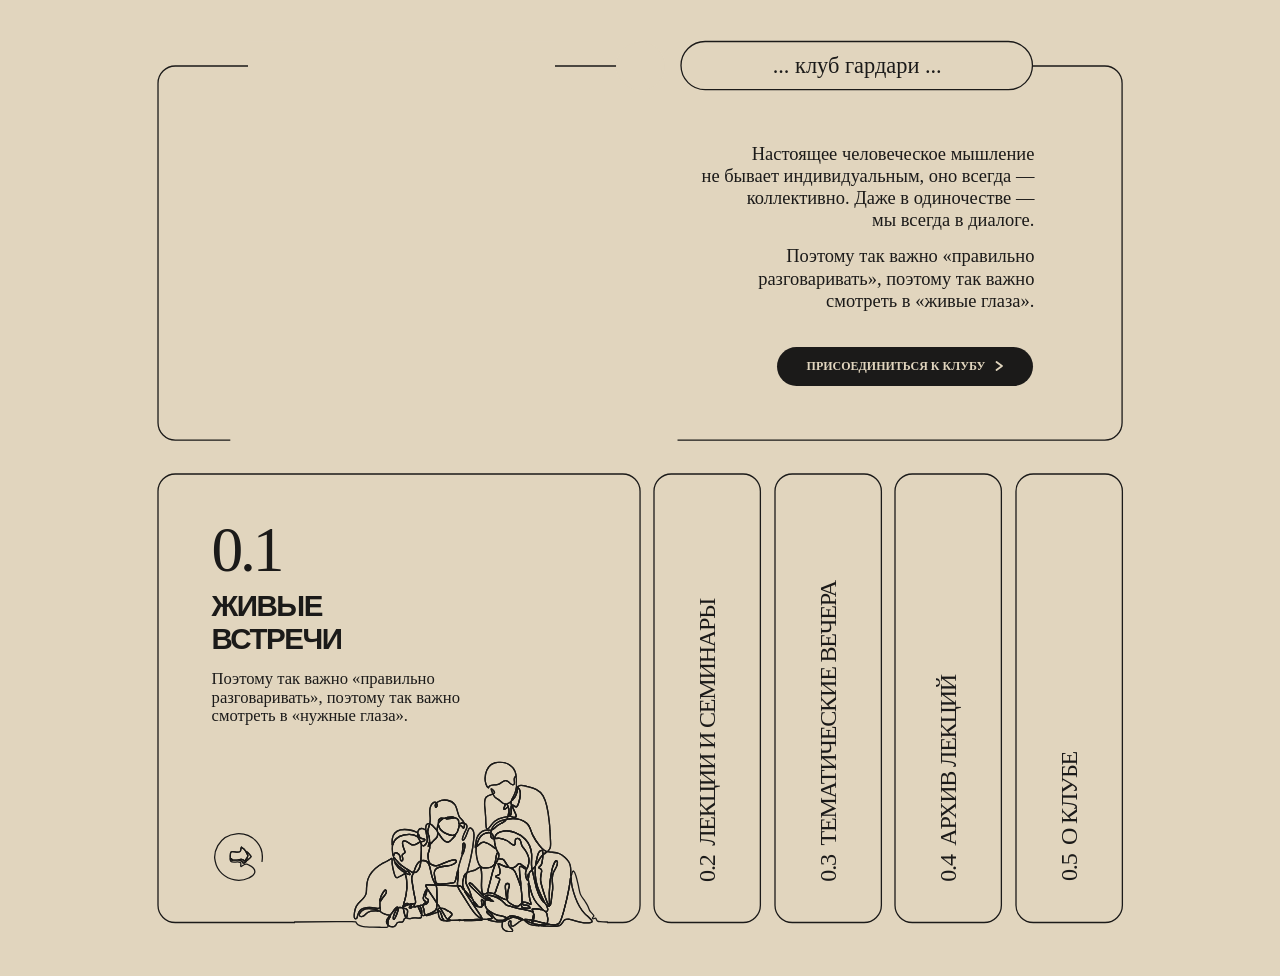
==== site/index.html @ 62a296ab "export: публикуем временный просмотр сайта Клуба Гардари" ====
<!doctype html>
<html lang="ru">
<head>
  <meta charset="utf-8">
  <meta name="viewport" content="width=device-width, initial-scale=1">
  <meta name="robots" content="noindex,nofollow">
  <title>Клуб Гардари</title>
  <link rel="stylesheet" href="assets/base.css?v=20261123-contacts">
  <link rel="stylesheet" href="assets/cards.css?v=20261123-contacts">
  <script defer src="assets/shared.js"></script>
  <script defer src="assets/cards.js?v=20261123-contacts"></script>
</head>
<body data-page="home">
  <main class="shell home-page">
    <section class="hero" aria-labelledby="club-title">
      <svg class="stroke-outline hero-outline--desktop" viewBox="0 0 2902.365 1126.082" aria-hidden="true" focusable="false">
        <path vector-effect="non-scaling-stroke" d="M217.64 1126.082 H52 A52 52 0 0 1 0 1074.082 V52 A52 52 0 0 1 52 0 H272 M1194 0 H1380 M2634 0 H2850.365 A52 52 0 0 1 2902.365 52 V1074.082 A52 52 0 0 1 2850.365 1126.082 H1563.99"/>
      </svg>
      <svg class="stroke-outline hero-outline--mobile" aria-hidden="true" focusable="false"><rect width="100%" height="100%"/></svg>
      <nav class="hero-nav" aria-label="Меню Клуба">
        <a class="icon-link" href="events/index.html" aria-label="План мероприятий" title="План мероприятий"><img data-club-art src="assets/art/nav-plan.svg" alt=""></a>
        <a class="icon-link" href="about/index.html#contacts" aria-label="Адреса и контакты" title="Адреса и контакты"><img data-club-art src="assets/art/nav-location.svg" alt=""></a>
        <a class="icon-link" href="mailto:club@gardari.art" aria-label="Написать в Клуб" title="Написать в Клуб"><img data-club-art src="assets/art/nav-email.svg" alt=""></a>
        <a class="icon-link" href="https://t.me/gardariart" aria-label="Телеграм-канал Дениса Гардари" title="Телеграм-канал Дениса Гардари"><img data-club-art src="assets/art/nav-telegram.svg" alt=""></a>
        <a class="icon-link" href="about/index.html#join" aria-label="Варианты участия" title="Варианты участия"><img data-club-art src="assets/art/nav-join.svg" alt=""></a>
      </nav>
      <div class="hero-brand">
        <img data-club-art class="club-cup" src="assets/art/cup-solid.svg" alt="">
        <h1 class="nameplate" id="club-title">... клуб гардари ...<svg class="stroke-outline" aria-hidden="true" focusable="false"><rect width="100%" height="100%"/></svg></h1>
      </div>
      <div class="hero-copy">
        <p>Настоящее человеческое мышление<br> не бывает индивидуальным, оно всегда —<br> коллективно. Даже в одиночестве —<br> мы всегда в диалоге.</p>
        <p>Поэтому так важно «правильно<br> разговаривать», поэтому так важно<br> смотреть в «живые глаза».</p>
      </div>
      <a class="pill-action join-action" href="about/index.html#join"><span class="pill-label">Присоединиться к клубу<span class="pill-mark" aria-hidden="true"></span></span></a>
      <img data-club-art class="hero-scene" src="assets/art/hero.svg" alt="">
    </section>
    <section data-deck="home" aria-label="Разделы Клуба"></section>
  </main>
</body>
</html>
---- site/assets/base.css ----
@font-face {
  font-family: "Club Mono";
  src: url("fonts/JetBrainsMono-latin-400-500.woff2") format("woff2");
  font-weight: 400 500;
  font-display: swap;
}
:root {
  color-scheme: light;
  --paper: #e1d5be;
  --ink: #1b1a19;
  /* 0.7 pt at 400 dpi, scaled from the 2902.365 px Affinity field. */
  --line: max(.7px, calc(100cqw * 3.8888889 / 2902.365));
  --panel-radius: calc(100cqw * 52 / 2902.365);
  --serif: "American Typewriter", "AmericanTypewriter", Georgia, serif;
  --sans: "Arial Black", "Arial-Black", Arial, sans-serif;
  --mono: "Club Mono", "JetBrains Mono", monospace;
}
* { box-sizing: border-box }
html { background: var(--paper); text-size-adjust: 100%; -webkit-text-size-adjust: 100% }
body { margin: 0; color: var(--ink); font-family: var(--serif); }
h1, h2, h3, p { margin: 0 }
a { color: inherit }
button { color: inherit; font: inherit; cursor: pointer }
img { display: block; max-width: 100% }
:focus-visible { outline: 2px solid currentColor; outline-offset: 3px; }
[hidden] { display: none !important }
.shell {
  --field-width: min(964.1025px, calc(100% - 48px));
  --nameplate-height: 5cqw;
  width: var(--field-width);
  margin: 0 auto;
  padding-bottom: clamp(30px, 6vh, 70px);
  container-type: inline-size;
}
.home-page {
  /* 4.3% above the icon row, plus half of the 5%-wide icons. */
  padding-top: calc(var(--field-width) * .068);
}
.inner-page { padding-top: clamp(28px, 5.8vh, 68px) }

.hero {
  position: relative;
  aspect-ratio: 2902.365 / 1126.082;
  border-radius: var(--panel-radius);
}
.stroke-outline {
  position: absolute; inset: 0; width: 100%; height: 100%;
  overflow: visible; pointer-events: none;
  fill: none; stroke: var(--ink); stroke-width: var(--line);
}
.stroke-outline rect { rx: var(--panel-radius) }
.hero-outline--mobile { display: none }
.hero-nav, .hero-brand {
  position: absolute;
  display: flex;
  align-items: center;
  background: var(--paper);
  top: 0;
  transform: translateY(-50%);
}
.hero-nav { left: 9.34%; gap: 1.72cqw }
.icon-link { display: block; text-decoration: none; border-radius: 50%; flex-shrink: 0; }
.icon-link img, .club-cup { width: 5cqw; height: 5cqw }
.icon-link img { transition: transform .16s ease }
@media (hover:hover) { .icon-link:hover img { transform: translateY(-2px) } }
.hero-brand { left: 47.5%; right: 9.25%; gap: 1.72cqw; background: transparent }
.hero-brand .club-cup { background: var(--paper); border-radius: 50%; width: 5.08cqw; height: 5.08cqw }
.nameplate {
  position: relative;
  display: block;
  align-content: center;
  text-align: center;
  flex: 1; min-width: 0;
  min-height: var(--nameplate-height);
  margin: 0;
  padding: 0 1em;
  background: var(--paper);
  border-radius: 100vmax;
  font: 400 2.32cqw/1.08 var(--serif);
}
.nameplate .stroke-outline rect { rx: calc(var(--nameplate-height) / 2) }
.hero-brand .nameplate { padding-inline: 0 }
.nameplate strong { font-weight: 600 }
[data-event] .nameplate { font-size: clamp(13px, 1.83cqw, 19px); line-height: 1.12; padding-block: .25em }
.hero-copy {
  position: absolute;
  right: 9.1%; top: 20.6%;
  text-align: right;
  font-size: 1.917cqw;
  line-height: 1.2;
}
.hero-copy p + p { margin-top: 1.47cqw }
.hero-scene {
  pointer-events: none;
  position: absolute; z-index: 1;
  width: calc(100% * 1350.353 / 2902.365); left: 7.43%; top: 49.235%;
}
.pill-action {
  --pill-height: 4.05cqw;
  --pill-size: 1.245cqw;
  --pill-gap: .88em;
  width: 26.52cqw; max-width: 100%; min-height: var(--pill-height);
  display: inline-flex; align-items: center; justify-content: center;
  border: 0; border-radius: 100vmax; padding: .4em .8em;
  color: var(--paper); background: var(--ink);
  text-align: center; text-transform: uppercase; text-decoration: none;
  font: 600 var(--pill-size)/1 var(--serif);
}
.pill-label { white-space: nowrap }
.pill-mark {
  display: inline-block;
  width: .8333em; height: 1em;
  margin-inline-start: var(--pill-gap);
  /* The midpoint follows the actual cap height above the label's baseline. */
  vertical-align: -.14em;
  vertical-align: calc((1cap - 1em) / 2);
  background: currentColor;
  mask: url("art/pill-chevron.svg") center / contain no-repeat;
}
.pill-action:focus-visible { outline-color: var(--ink) }
.pill-action:disabled { opacity: .6; cursor: default }
.join-action { display: flex; --pill-gap: .72em }
.hero .join-action { position: absolute; right: 9.23%; top: 75.14% }
.home-page [data-deck] { margin-top: 3.54cqw }
.inner-page [data-deck] { margin-top: 4.58cqw }
[data-inner-header] { display: flex; gap: 1.68cqw; align-items: center; }
.inner-nav { display: flex; align-items: center; gap: 1.71cqw }
@media (max-width: 718px) {
  .shell { --field-width: calc(100% - 28px); --nameplate-height: 40px; --panel-radius: 18px; --line: .7px }
  .home-page { padding-top: 36px }
  .inner-page { padding-top: 24px }
  .hero {
    display: flex; align-items: flex-end; flex-direction: column;
    aspect-ratio: auto;
    margin-top: 22px; padding: 35px 18px 0;
  }
  .hero-nav {
    position: static; order: 1; transform: none; align-self: flex-start;
    width: max-content; gap: clamp(10px,3.25vw,20px); background: transparent;
  }
  .icon-link img, .club-cup, .hero-brand .club-cup { width: 40px; height: 40px }
  .hero-brand { left: 5%; right: 5%; gap: 10px }
  .nameplate { font-size: clamp(17px, 4.5vw, 24px) }
  .hero-copy { position: static; order: 2; font-size: clamp(17px, 3vw, 20px); line-height: 1.23; margin-top: 24px; max-width: 95%; }
  .hero-copy br { display: none }
  .hero-copy p + p { margin-top: .75em }
  .pill-action { width: min(100%, 290px); --pill-height: 40px; --pill-size: 13px }
  .join-action { --pill-gap: .92em }
  .hero .join-action { position: static; order: 3; margin-top: 21px }
  .hero-outline--desktop { display: none }
  .hero-outline--mobile { display: block }
  .hero-scene { position: relative; order: 4; align-self: flex-start; width: 92%; left: 0; top: auto; margin-top: 18px; margin-bottom: -2.3% }
  .hero::after { position: absolute; content: ""; bottom: calc(0px - var(--line)); height: calc(2 * var(--line)); background: var(--paper); left: 18px; width: calc((100% - 36px) * .92); pointer-events: none }
  .home-page [data-deck] { margin-top: 21px }
  .inner-page [data-deck] { margin-top: 28px }
  [data-inner-header] { display: grid; grid-template-columns: 1fr auto; gap: 14px 9px }
  .inner-nav { gap: clamp(9px, 3.5vw, 21px) }
  [data-inner-header] .nameplate { grid-column: 1/-1; grid-row: 2; font-size: clamp(15px,4.15vw,21px) }
  [data-inner-header] .club-cup { grid-row: 1; grid-column: 2 }
}
@media (prefers-reduced-motion: reduce) { .icon-link img { transition: none } }
---- site/assets/cards.css ----
/* All desktop dimensions refer to the 2902-unit inner field of «Клуб Гардари». */
.club-deck {
  --gap: 1.465cqw;
  --open-width: 50cqw;
  --card-height: 46.52cqw;
  --copy-left: 5.56cqw;
  --arrow-size: 5cqw;
  --arrow-left: 5.86cqw;
  --arrow-bottom: 4.23cqw;
  display: flex;
  gap: var(--gap);
  position: relative;
  isolation: isolate;
}

.deck-card {
  position: relative;
  flex: 0 0 calc((100% - var(--open-width) - 4 * var(--gap)) / 4);
  height: var(--card-height);
  min-width: 0;
  border-radius: var(--panel-radius);
  scroll-margin-block-start: 24px;
  transition: flex-basis 400ms cubic-bezier(.22,.68,.24,1);
}
.deck-card.is-open { flex-basis: var(--open-width); z-index: 1; }
/* Frame-relative placement; SVG bounds include two units of stroke padding. */
.deck-card[data-card="meetings"] { --art-left: 28.195%; --art-width: 65.108%; --baseline-drop: 6.120%; --cut-from: 0.212%; --cut-to: 0.212%; }
.deck-card[data-card="lectures"] { --art-left: 28.161%; --art-width: 64.647%; --baseline-drop: 0.450%; --cut-from: 0.213%; --cut-to: 0.213%; }
.deck-card[data-card="evenings"] { --art-left: 40.282%; --art-width: 54.243%; --baseline-drop: 2.820%; --cut-from: 0.254%; --cut-to: 0.254%; }
.deck-card[data-card="archive"] { --art-left: 38.740%; --art-width: 52.457%; --baseline-drop: 0.646%; --cut-from: 0.263%; --cut-to: 0.263%; }
.deck-card[data-card="about"] { --art-left: 47.599%; --art-width: 39.901%; --baseline-drop: 0.731%; --cut-from: 0.346%; --cut-to: 7.781%; }
.deck-card[data-card="idea"] { --art-left: 32.906%; --art-width: 60.413%; --baseline-drop: 6.120%; --cut-from: 0.212%; --cut-to: 0.212%; }
.deck-card[data-card="join"] { --art-left: 52.897%; --art-width: 39.901%; --baseline-drop: 0.731%; --cut-from: 0.346%; --cut-to: 7.781%; }
.deck-card[data-card="contacts"] { --art-left: 52.065%; --art-width: 39.573%; --baseline-drop: 0.889%; --cut-from: 0.349%; --cut-to: 0.349%; }
.deck-card[data-card="events"] { --art-left: 50.521%; --art-width: 39.706%; --baseline-drop: 12.760%; --cut-from: 0.347%; --cut-to: 0.347%; }
.deck-card[data-card="denis"] { --art-left: 57.630%; --art-width: 32.678%; --baseline-drop: 1.013%; --cut-from: 3.828%; --cut-to: 0.422%; }

.deck-select,
.deck-action {
  appearance: none;
  border: 0;
  padding: 0;
  margin: 0;
  color: inherit;
  background: none;
  cursor: pointer;
}
.deck-select {
  position: absolute;
  inset: 0;
  width: 100%;
  height: 100%;
  border-radius: inherit;
}
.deck-select[hidden] { display: none; }
.deck-select span {
  position: absolute;
  left: 50%;
  bottom: var(--arrow-bottom);
  display: block;
  writing-mode: vertical-rl;
  transform: translateX(-50%) rotate(180deg);
  font: 400 2.497cqw/1 var(--serif);
  letter-spacing: -.05em;
  text-transform: uppercase;
  white-space: pre;
}
.deck-content {
  position: absolute;
  left: 0;
  top: 0;
  width: var(--open-width);
  height: 100%;
  display: none;
  pointer-events: none;
}
.is-open .deck-content {
  display: block;
  pointer-events: auto;
}
.deck-artwork {
  position: absolute;
  left: var(--art-left);
  width: var(--art-width);
  bottom: 0;
  height: 0;
  pointer-events: none;
}
.deck-artwork::before {
  content: '';
  position: absolute;
  left: var(--cut-from);
  right: var(--cut-to);
  top: calc(-1.5 * var(--line));
  height: calc(3 * var(--line));
  background: var(--paper);
}
.deck-art {
  position: absolute;
  bottom: 0;
  width: 100%;
  height: auto;
  transform: translateY(var(--baseline-drop));
}
.deck-number, .deck-title, .deck-intro {
  position: absolute;
  left: var(--copy-left);
  margin: 0;
  padding: 0;
  color: var(--ink);
}
.deck-number {
  top: 4.68cqw;
  font: 400 6.577cqw/1 var(--serif);
  letter-spacing: -.05em;
}
.deck-title {
  top: 12.1cqw;
  font: 900 3.063cqw/1.11 var(--sans);
  letter-spacing: -.05em;
  text-transform: uppercase;
  white-space: pre;
}
.deck-intro {
  top: 20.38cqw;
  font: 400 1.723cqw/1.12 var(--serif);
  letter-spacing: 0;
  white-space: nowrap;
}
.deck-intro p + p { margin-top: .45em; }
[data-card="about"] .deck-intro { top: 17.25cqw; }
[data-deck="about"] .club-deck { --copy-left: 5.86cqw; }
[data-deck="about"] .deck-title { top: 11.74cqw; }
[data-deck="about"] .deck-intro { top: 20.25cqw; }
.deck-action {
  position: absolute;
  left: var(--arrow-left);
  bottom: var(--arrow-bottom);
  width: var(--arrow-size);
  height: var(--arrow-size);
  border-radius: 50%;
}
.deck-action-icon { display: block; width: 100%; height: 100%; }
[data-deck="about"] .deck-action {
  inset: 0;
  width: 100%;
  height: 100%;
  border-radius: var(--panel-radius);
}
[data-deck="about"] .deck-action-icon {
  position: absolute;
  left: var(--arrow-left);
  bottom: var(--arrow-bottom);
  width: var(--arrow-size);
  height: var(--arrow-size);
}
.deck-detail {
  margin: 4.25cqw 3.75cqw 0 5.86cqw;
  font: 400 1.723cqw/1.124 var(--serif);
}
.deck-detail h3 {
  margin-block-end: 1.22cqw;
  font: 900 2.488cqw/1.11 var(--sans);
  letter-spacing: -.05em;
}
.deck-detail p + p { margin-top: 1.42cqw; }
.deck-detail p + h3 { margin-top: 2.32cqw; }
.deck-detail .join-action { margin-top: 2.68cqw; }
.contact-section h3 { text-transform: uppercase; }
.contact-section + .contact-section { margin-top: 4.35cqw; }
.contact-map { margin-top: 2.68cqw; }
.club-resources { margin: 0; }
.club-resources dt, .contact-section strong { font-weight: 600; }
.club-resources dd { margin: 1.35cqw 0 0; }
.club-resources > div + div { margin-top: 2.6cqw; }
.deck-detail:has(.denis-bio) { margin: 1.51cqw 0 0; }
.denis-bio {
  display: grid;
  grid-template-columns: 37.52cqw 1fr;
  align-items: start;
}
.denis-portrait {
  position: relative;
  width: 36.37cqw;
  margin: 0 0 0 -4.47cqw;
}
.denis-portrait img { width: 100%; height: auto; transform: scaleX(-1); }
.denis-portrait::after {
  position: absolute;
  top: 50.90%;
  left: 9.42%;
  width: 19.13%;
  height: 22.39%;
  background: var(--paper);
  content: '';
}
.denis-copy { width: 64.2cqw; padding-top: 7.95cqw; }

@media (max-width: 718px) {
  .club-deck {
    --gap: 8px;
    --open-width: calc(100cqw - 56px);
    --card-height: max(390px, calc(var(--open-width) * .931));
    --copy-left: clamp(18px, 5cqw, 35px);
    --arrow-left: var(--copy-left);
    --arrow-bottom: 27px;
    --arrow-size: 44px;
    overflow-x: auto;
    overscroll-behavior-inline: contain;
    padding: 2px var(--line) 12px;
    scrollbar-width: thin;
    scrollbar-color: var(--ink) transparent;
  }
  [data-deck="about"] .club-deck { --copy-left: clamp(18px, 5cqw, 35px); }
  .deck-card, .deck-card.is-open { flex: none; width: 46px; transition: none; }
  .deck-card.is-open { width: var(--open-width); }
  .deck-content { width: 100%; }
  .deck-intro br { display: none; }
  .deck-select span { font-size: clamp(15px, 3.35cqw, 19px); }
  .deck-number { top: 18px; font-size: clamp(48px, 10.8cqw, 68px); }
  .deck-title, [data-deck="about"] .deck-title {
    top: clamp(80px, 16.5cqw, 102px);
    font-size: clamp(22px, 5.35cqw, 32px);
    line-height: 1.02;
  }
  .deck-intro, [data-deck="about"] .deck-intro, [data-card="about"] .deck-intro {
    top: clamp(138px, 29cqw, 178px);
    right: var(--copy-left);
    font-size: clamp(14px, 3.4cqw, 17px);
    line-height: 1.18;
    white-space: normal;
    text-wrap: pretty;
  }
  [data-deck="about"] .deck-card:is([data-card="idea"], [data-card="join"]) { height: max(var(--card-height), 445px); }
  [data-deck="about"] .club-deck { --card-height: max(445px, calc(var(--open-width) * .931)); }
  [data-card="idea"] .deck-artwork { --art-width: 53%; --art-left: 41%; }
  .deck-card:focus-within { outline-offset: -3px; }
  .deck-select:focus-visible, .deck-action:focus-visible { outline-offset: -3px; }
  .deck-detail { margin: 20px var(--copy-left, 6cqw) 0; font-size: 16px; line-height: 1.32; }
  .deck-detail br { display: none; }
  .deck-detail h3 { font-size: 22px; margin-block-end: 12px; }
  .deck-detail p + p { margin-top: 12px; }
  .deck-detail p + h3 { margin-top: 20px; }
  .deck-detail .join-action { margin-top: 20px; }
  .contact-section + .contact-section { margin-top: 30px; }
  .contact-map { margin-top: 20px; }
  .club-resources dd { margin-top: 12px; }
  .club-resources > div + div { margin-top: 22px; }
  .deck-detail:has(.denis-bio) { margin: 20px 6cqw 0; }
  .denis-bio { grid-template-columns: 1fr; }
  .denis-portrait { width: min(100%, 320px); margin: 0 auto; }
  .denis-copy { width: auto; padding: 0; }
}
@media (prefers-reduced-motion: reduce) {
  .deck-card { transition: none; }
}
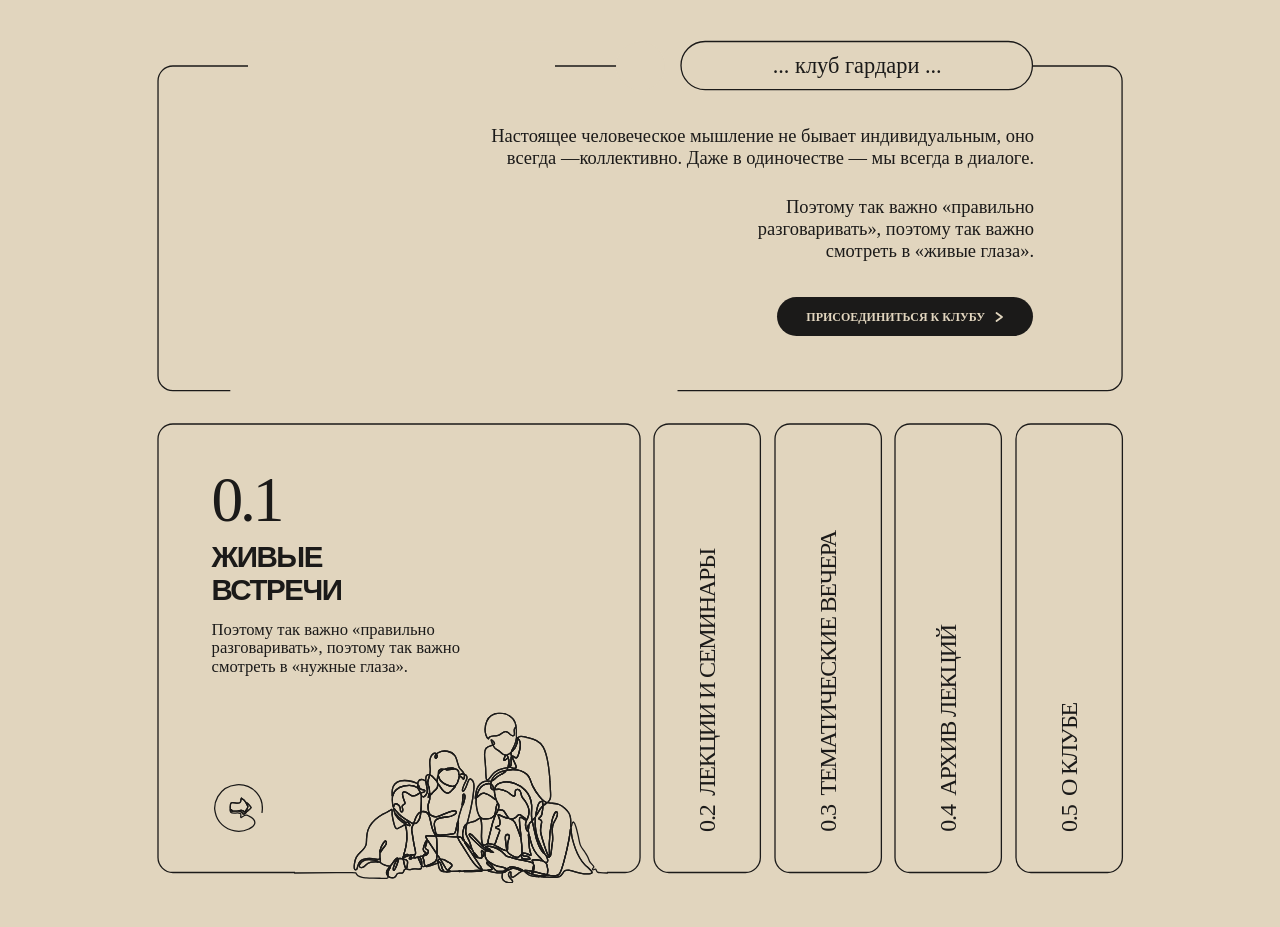
==== commit f282ab7d: "export: обновляем временный показ Клуба с фотослайдером" ====
--- a/site/index.html
+++ b/site/index.html
@@ -5,16 +5,16 @@
   <meta name="viewport" content="width=device-width, initial-scale=1">
   <meta name="robots" content="noindex,nofollow">
   <title>Клуб Гардари</title>
-  <link rel="stylesheet" href="assets/base.css?v=20261123-contacts">
-  <link rel="stylesheet" href="assets/cards.css?v=20261123-contacts">
+  <link rel="stylesheet" href="assets/base.css?v=20261123-space">
+  <link rel="stylesheet" href="assets/cards.css?v=20261123-space">
   <script defer src="assets/shared.js"></script>
-  <script defer src="assets/cards.js?v=20261123-contacts"></script>
+  <script defer src="assets/cards.js?v=20261123-space"></script>
 </head>
 <body data-page="home">
   <main class="shell home-page">
     <section class="hero" aria-labelledby="club-title">
-      <svg class="stroke-outline hero-outline--desktop" viewBox="0 0 2902.365 1126.082" aria-hidden="true" focusable="false">
-        <path vector-effect="non-scaling-stroke" d="M217.64 1126.082 H52 A52 52 0 0 1 0 1074.082 V52 A52 52 0 0 1 52 0 H272 M1194 0 H1380 M2634 0 H2850.365 A52 52 0 0 1 2902.365 52 V1074.082 A52 52 0 0 1 2850.365 1126.082 H1563.99"/>
+      <svg class="stroke-outline hero-outline--desktop" viewBox="0 0 2902.365 977.082" aria-hidden="true" focusable="false">
+        <path vector-effect="non-scaling-stroke" d="M217.64 977.082 H44.907 A44.907 44.907 0 0 1 0 932.175 V44.907 A44.907 44.907 0 0 1 44.907 0 H272 M1194 0 H1380 M2634 0 H2857.458 A44.907 44.907 0 0 1 2902.365 44.907 V932.175 A44.907 44.907 0 0 1 2857.458 977.082 H1563.99"/>
       </svg>
       <svg class="stroke-outline hero-outline--mobile" aria-hidden="true" focusable="false"><rect width="100%" height="100%"/></svg>
       <nav class="hero-nav" aria-label="Меню Клуба">
@@ -29,7 +29,7 @@
         <h1 class="nameplate" id="club-title">... клуб гардари ...<svg class="stroke-outline" aria-hidden="true" focusable="false"><rect width="100%" height="100%"/></svg></h1>
       </div>
       <div class="hero-copy">
-        <p>Настоящее человеческое мышление<br> не бывает индивидуальным, оно всегда —<br> коллективно. Даже в одиночестве —<br> мы всегда в диалоге.</p>
+        <p>Настоящее человеческое мышление не бывает индивидуальным, оно<br> всегда —коллективно. Даже в одиночестве — мы всегда в диалоге.</p>
         <p>Поэтому так важно «правильно<br> разговаривать», поэтому так важно<br> смотреть в «живые глаза».</p>
       </div>
       <a class="pill-action join-action" href="about/index.html#join"><span class="pill-label">Присоединиться к клубу<span class="pill-mark" aria-hidden="true"></span></span></a>
--- a/site/assets/base.css
+++ b/site/assets/base.css
@@ -10,7 +10,7 @@
   --ink: #1b1a19;
   /* 0.7 pt at 400 dpi, scaled from the 2902.365 px Affinity field. */
   --line: max(.7px, calc(100cqw * 3.8888889 / 2902.365));
-  --panel-radius: calc(100cqw * 52 / 2902.365);
+  --panel-radius: calc(100cqw * 44.907 / 2902.365);
   --serif: "American Typewriter", "AmericanTypewriter", Georgia, serif;
   --sans: "Arial Black", "Arial-Black", Arial, sans-serif;
   --mono: "Club Mono", "JetBrains Mono", monospace;
@@ -40,7 +40,7 @@
 
 .hero {
   position: relative;
-  aspect-ratio: 2902.365 / 1126.082;
+  aspect-ratio: 2902.365 / 977.082;
   border-radius: var(--panel-radius);
 }
 .stroke-outline {
@@ -84,16 +84,16 @@
 [data-event] .nameplate { font-size: clamp(13px, 1.83cqw, 19px); line-height: 1.12; padding-block: .25em }
 .hero-copy {
   position: absolute;
-  right: 9.1%; top: 20.6%;
+  right: 9.137%; top: 18.203%;
   text-align: right;
   font-size: 1.917cqw;
   line-height: 1.2;
 }
-.hero-copy p + p { margin-top: 1.47cqw }
+.hero-copy p + p { margin-top: 2.758cqw }
 .hero-scene {
   pointer-events: none;
   position: absolute; z-index: 1;
-  width: calc(100% * 1350.353 / 2902.365); left: 7.43%; top: 49.235%;
+  width: calc(100% * 1350.353 / 2902.365); left: 7.4299%; bottom: -1.1637cqw;
 }
 .pill-action {
   --pill-height: 4.05cqw;
@@ -120,7 +120,7 @@
 .pill-action:focus-visible { outline-color: var(--ink) }
 .pill-action:disabled { opacity: .6; cursor: default }
 .join-action { display: flex; --pill-gap: .72em }
-.hero .join-action { position: absolute; right: 9.23%; top: 75.14% }
+.hero .join-action { position: absolute; right: 9.2596%; top: 71.3547% }
 .home-page [data-deck] { margin-top: 3.54cqw }
 .inner-page [data-deck] { margin-top: 4.58cqw }
 [data-inner-header] { display: flex; gap: 1.68cqw; align-items: center; }
@@ -149,7 +149,7 @@
   .hero .join-action { position: static; order: 3; margin-top: 21px }
   .hero-outline--desktop { display: none }
   .hero-outline--mobile { display: block }
-  .hero-scene { position: relative; order: 4; align-self: flex-start; width: 92%; left: 0; top: auto; margin-top: 18px; margin-bottom: -2.3% }
+  .hero-scene { position: relative; order: 4; align-self: flex-start; width: 92%; left: 0; bottom: auto; margin-top: 18px; margin-bottom: -2.3% }
   .hero::after { position: absolute; content: ""; bottom: calc(0px - var(--line)); height: calc(2 * var(--line)); background: var(--paper); left: 18px; width: calc((100% - 36px) * .92); pointer-events: none }
   .home-page [data-deck] { margin-top: 21px }
   .inner-page [data-deck] { margin-top: 28px }
--- a/site/assets/cards.css
+++ b/site/assets/cards.css
@@ -2,6 +2,7 @@
 .club-deck {
   --gap: 1.465cqw;
   --open-width: 50cqw;
+  --closed-cards: 4;
   --card-height: 46.52cqw;
   --copy-left: 5.56cqw;
   --arrow-size: 5cqw;
@@ -15,7 +16,7 @@
 
 .deck-card {
   position: relative;
-  flex: 0 0 calc((100% - var(--open-width) - 4 * var(--gap)) / 4);
+  flex: 0 0 calc((100% - var(--open-width) - var(--closed-cards) * var(--gap)) / var(--closed-cards));
   height: var(--card-height);
   min-width: 0;
   border-radius: var(--panel-radius);
@@ -69,7 +70,7 @@
   position: absolute;
   left: 0;
   top: 0;
-  width: var(--open-width);
+  width: 100%;
   height: 100%;
   display: none;
   pointer-events: none;
@@ -129,33 +130,28 @@
 }
 .deck-intro p + p { margin-top: .45em; }
 [data-card="about"] .deck-intro { top: 17.25cqw; }
-[data-deck="about"] .club-deck { --copy-left: 5.86cqw; }
+[data-deck="about"] > .club-deck { --copy-left: 5.86cqw; }
 [data-deck="about"] .deck-title { top: 11.74cqw; }
 [data-deck="about"] .deck-intro { top: 20.25cqw; }
 .deck-action {
+  position: absolute;
+  inset: 0;
+  width: 100%;
+  height: 100%;
+  border-radius: var(--panel-radius);
+}
+.deck-action-icon {
+  display: block;
   position: absolute;
   left: var(--arrow-left);
   bottom: var(--arrow-bottom);
   width: var(--arrow-size);
   height: var(--arrow-size);
-  border-radius: 50%;
-}
-.deck-action-icon { display: block; width: 100%; height: 100%; }
-[data-deck="about"] .deck-action {
-  inset: 0;
-  width: 100%;
-  height: 100%;
-  border-radius: var(--panel-radius);
-}
-[data-deck="about"] .deck-action-icon {
-  position: absolute;
-  left: var(--arrow-left);
-  bottom: var(--arrow-bottom);
-  width: var(--arrow-size);
-  height: var(--arrow-size);
 }
 .deck-detail {
-  margin: 4.25cqw 3.75cqw 0 5.86cqw;
+  --detail-start: 5.86cqw;
+  --detail-end: 3.75cqw;
+  margin: 4.25cqw var(--detail-end) 0 var(--detail-start);
   font: 400 1.723cqw/1.124 var(--serif);
 }
 .deck-detail h3 {
@@ -166,6 +162,22 @@
 .deck-detail p + p { margin-top: 1.42cqw; }
 .deck-detail p + h3 { margin-top: 2.32cqw; }
 .deck-detail .join-action { margin-top: 2.68cqw; }
+.club-space { margin-top: 3.15cqw; scroll-margin-block-start: 24px; }
+.club-space h3 { margin-block-end: 2.65cqw; }
+.space-track {
+  margin-inline-start: calc(0px - var(--detail-start));
+  margin-inline-end: calc(0px - var(--detail-end));
+}
+.space-photo { border: 0; padding: 0; background: var(--paper); }
+.space-photo img {
+  width: 100%;
+  height: 100%;
+  object-fit: cover;
+  object-position: var(--photo-focus, center);
+  border-radius: inherit;
+}
+.space-photo .stroke-outline { z-index: 1; }
+.space-tones { position: absolute; }
 .contact-section h3 { text-transform: uppercase; }
 .contact-section + .contact-section { margin-top: 4.35cqw; }
 .contact-map { margin-top: 2.68cqw; }
@@ -211,10 +223,9 @@
     scrollbar-width: thin;
     scrollbar-color: var(--ink) transparent;
   }
-  [data-deck="about"] .club-deck { --copy-left: clamp(18px, 5cqw, 35px); }
+  [data-deck="about"] > .club-deck { --copy-left: clamp(18px, 5cqw, 35px); }
   .deck-card, .deck-card.is-open { flex: none; width: 46px; transition: none; }
   .deck-card.is-open { width: var(--open-width); }
-  .deck-content { width: 100%; }
   .deck-intro br { display: none; }
   .deck-select span { font-size: clamp(15px, 3.35cqw, 19px); }
   .deck-number { top: 18px; font-size: clamp(48px, 10.8cqw, 68px); }
@@ -232,16 +243,20 @@
     text-wrap: pretty;
   }
   [data-deck="about"] .deck-card:is([data-card="idea"], [data-card="join"]) { height: max(var(--card-height), 445px); }
-  [data-deck="about"] .club-deck { --card-height: max(445px, calc(var(--open-width) * .931)); }
+  [data-deck="about"] > .club-deck { --card-height: max(445px, calc(var(--open-width) * .931)); }
   [data-card="idea"] .deck-artwork { --art-width: 53%; --art-left: 41%; }
   .deck-card:focus-within { outline-offset: -3px; }
   .deck-select:focus-visible, .deck-action:focus-visible { outline-offset: -3px; }
-  .deck-detail { margin: 20px var(--copy-left, 6cqw) 0; font-size: 16px; line-height: 1.32; }
+  .deck-detail { --detail-start: 6cqw; --detail-end: 6cqw; margin: 20px var(--detail-end) 0 var(--detail-start); font-size: 16px; line-height: 1.32; }
   .deck-detail br { display: none; }
   .deck-detail h3 { font-size: 22px; margin-block-end: 12px; }
   .deck-detail p + p { margin-top: 12px; }
   .deck-detail p + h3 { margin-top: 20px; }
   .deck-detail .join-action { margin-top: 20px; }
+  .club-space { margin-top: 26px; }
+  .club-space h3 { margin-block-end: 18px; }
+  .space-track { --card-height: calc(var(--open-width) * .931); }
+  .space-photo:focus-visible { outline-offset: -4px; }
   .contact-section + .contact-section { margin-top: 30px; }
   .contact-map { margin-top: 20px; }
   .club-resources dd { margin-top: 12px; }
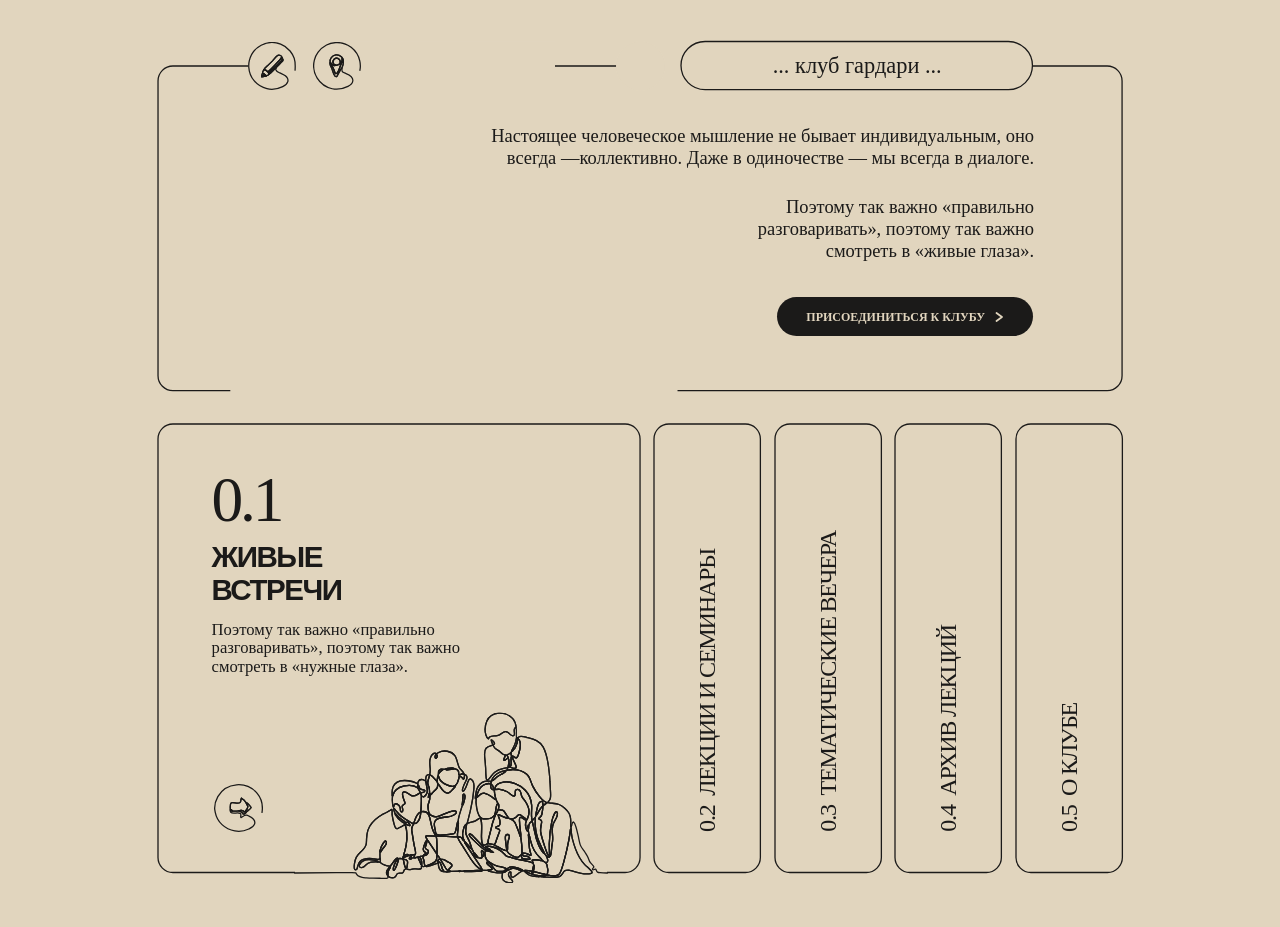
==== commit 90b96020: "export: выравниваем отступы во временном показе Клуба" ====
--- a/site/index.html
+++ b/site/index.html
@@ -5,7 +5,7 @@
   <meta name="viewport" content="width=device-width, initial-scale=1">
   <meta name="robots" content="noindex,nofollow">
   <title>Клуб Гардари</title>
-  <link rel="stylesheet" href="assets/base.css?v=20261123-space">
+  <link rel="stylesheet" href="assets/base.css?v=20261123-space-gap">
   <link rel="stylesheet" href="assets/cards.css?v=20261123-space">
   <script defer src="assets/shared.js"></script>
   <script defer src="assets/cards.js?v=20261123-space"></script>
--- a/site/assets/base.css
+++ b/site/assets/base.css
@@ -27,6 +27,7 @@
 .shell {
   --field-width: min(964.1025px, calc(100% - 48px));
   --nameplate-height: 5cqw;
+  --deck-spacing: 3.54cqw;
   width: var(--field-width);
   margin: 0 auto;
   padding-bottom: clamp(30px, 6vh, 70px);
@@ -121,12 +122,11 @@
 .pill-action:disabled { opacity: .6; cursor: default }
 .join-action { display: flex; --pill-gap: .72em }
 .hero .join-action { position: absolute; right: 9.2596%; top: 71.3547% }
-.home-page [data-deck] { margin-top: 3.54cqw }
-.inner-page [data-deck] { margin-top: 4.58cqw }
+.shell > [data-deck] { margin-top: var(--deck-spacing) }
 [data-inner-header] { display: flex; gap: 1.68cqw; align-items: center; }
 .inner-nav { display: flex; align-items: center; gap: 1.71cqw }
 @media (max-width: 718px) {
-  .shell { --field-width: calc(100% - 28px); --nameplate-height: 40px; --panel-radius: 18px; --line: .7px }
+  .shell { --field-width: calc(100% - 28px); --nameplate-height: 40px; --deck-spacing: 21px; --panel-radius: 18px; --line: .7px }
   .home-page { padding-top: 36px }
   .inner-page { padding-top: 24px }
   .hero {
@@ -151,8 +151,6 @@
   .hero-outline--mobile { display: block }
   .hero-scene { position: relative; order: 4; align-self: flex-start; width: 92%; left: 0; bottom: auto; margin-top: 18px; margin-bottom: -2.3% }
   .hero::after { position: absolute; content: ""; bottom: calc(0px - var(--line)); height: calc(2 * var(--line)); background: var(--paper); left: 18px; width: calc((100% - 36px) * .92); pointer-events: none }
-  .home-page [data-deck] { margin-top: 21px }
-  .inner-page [data-deck] { margin-top: 28px }
   [data-inner-header] { display: grid; grid-template-columns: 1fr auto; gap: 14px 9px }
   .inner-nav { gap: clamp(9px, 3.5vw, 21px) }
   [data-inner-header] .nameplate { grid-column: 1/-1; grid-row: 2; font-size: clamp(15px,4.15vw,21px) }
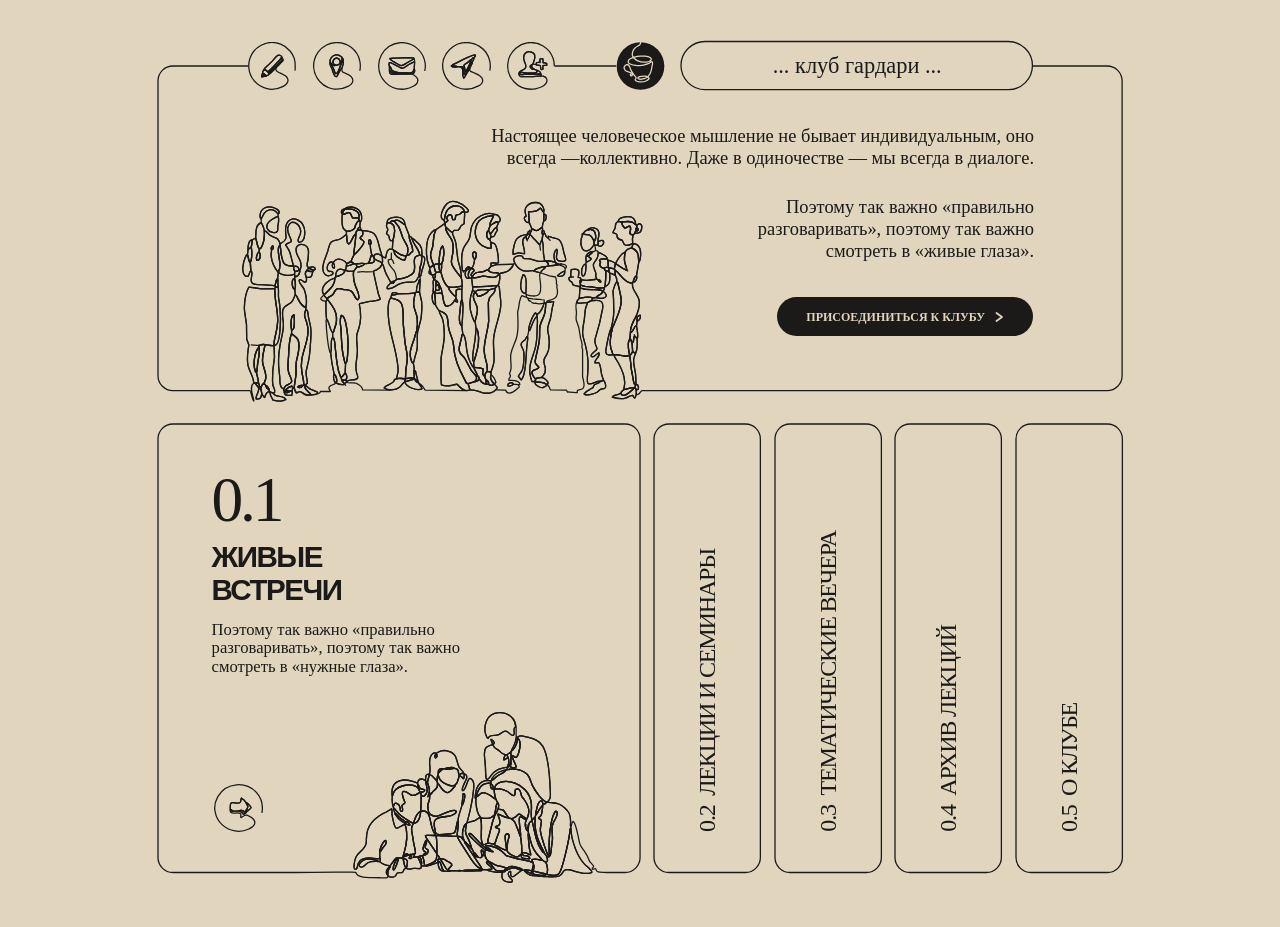
==== commit a8ca2a71: "export: обновляем временный сайт с едиными контурами рамок" ====
--- a/site/index.html
+++ b/site/index.html
@@ -5,10 +5,11 @@
   <meta name="viewport" content="width=device-width, initial-scale=1">
   <meta name="robots" content="noindex,nofollow">
   <title>Клуб Гардари</title>
-  <link rel="stylesheet" href="assets/base.css?v=20261123-space-gap">
-  <link rel="stylesheet" href="assets/cards.css?v=20261123-space">
+  <link rel="stylesheet" href="assets/base.css?v=20261123-frame-joins">
+  <link rel="stylesheet" href="assets/cards.css?v=20261123-frame-joins">
   <script defer src="assets/shared.js"></script>
-  <script defer src="assets/cards.js?v=20261123-space"></script>
+  <script defer src="assets/illustrated-frames.js?v=20261123-frame-joins"></script>
+  <script defer src="assets/cards.js?v=20261123-frame-joins"></script>
 </head>
 <body data-page="home">
   <main class="shell home-page">
@@ -16,7 +17,7 @@
       <svg class="stroke-outline hero-outline--desktop" viewBox="0 0 2902.365 977.082" aria-hidden="true" focusable="false">
         <path vector-effect="non-scaling-stroke" d="M217.64 977.082 H44.907 A44.907 44.907 0 0 1 0 932.175 V44.907 A44.907 44.907 0 0 1 44.907 0 H272 M1194 0 H1380 M2634 0 H2857.458 A44.907 44.907 0 0 1 2902.365 44.907 V932.175 A44.907 44.907 0 0 1 2857.458 977.082 H1563.99"/>
       </svg>
-      <svg class="stroke-outline hero-outline--mobile" aria-hidden="true" focusable="false"><rect width="100%" height="100%"/></svg>
+      <svg class="stroke-outline hero-outline--mobile" aria-hidden="true" focusable="false"><path/><rect width="100%" height="100%"/></svg>
       <nav class="hero-nav" aria-label="Меню Клуба">
         <a class="icon-link" href="events/index.html" aria-label="План мероприятий" title="План мероприятий"><img data-club-art src="assets/art/nav-plan.svg" alt=""></a>
         <a class="icon-link" href="about/index.html#contacts" aria-label="Адреса и контакты" title="Адреса и контакты"><img data-club-art src="assets/art/nav-location.svg" alt=""></a>
@@ -33,7 +34,7 @@
         <p>Поэтому так важно «правильно<br> разговаривать», поэтому так важно<br> смотреть в «живые глаза».</p>
       </div>
       <a class="pill-action join-action" href="about/index.html#join"><span class="pill-label">Присоединиться к клубу<span class="pill-mark" aria-hidden="true"></span></span></a>
-      <img data-club-art class="hero-scene" src="assets/art/hero.svg" alt="">
+      <img data-club-art class="hero-scene" src="assets/art/hero.svg?v=20261123-frame-joins" alt="">
     </section>
     <section data-deck="home" aria-label="Разделы Клуба"></section>
   </main>
--- a/site/assets/base.css
+++ b/site/assets/base.css
@@ -51,6 +51,10 @@
 }
 .stroke-outline rect { rx: var(--panel-radius) }
 .hero-outline--mobile { display: none }
+.hero.has-joined-frame .hero-scene { visibility: hidden; }
+.hero-outline--mobile.frame-joined rect { visibility: hidden; }
+.hero:has(.hero-scene.is-tracing) .joined-figure { visibility: hidden; }
+
 .hero-nav, .hero-brand {
   position: absolute;
   display: flex;
@@ -150,7 +154,7 @@
   .hero-outline--desktop { display: none }
   .hero-outline--mobile { display: block }
   .hero-scene { position: relative; order: 4; align-self: flex-start; width: 92%; left: 0; bottom: auto; margin-top: 18px; margin-bottom: -2.3% }
-  .hero::after { position: absolute; content: ""; bottom: calc(0px - var(--line)); height: calc(2 * var(--line)); background: var(--paper); left: 18px; width: calc((100% - 36px) * .92); pointer-events: none }
+  .hero:not(.has-joined-frame)::after { position: absolute; content: ""; bottom: calc(0px - var(--line)); height: calc(2 * var(--line)); background: var(--paper); left: 18px; width: calc((100% - 36px) * .92); pointer-events: none }
   [data-inner-header] { display: grid; grid-template-columns: 1fr auto; gap: 14px 9px }
   .inner-nav { gap: clamp(9px, 3.5vw, 21px) }
   [data-inner-header] .nameplate { grid-column: 1/-1; grid-row: 2; font-size: clamp(15px,4.15vw,21px) }
--- a/site/assets/cards.css
+++ b/site/assets/cards.css
@@ -24,6 +24,11 @@
   transition: flex-basis 400ms cubic-bezier(.22,.68,.24,1);
 }
 .deck-card.is-open { flex-basis: var(--open-width); z-index: 1; }
+.deck-card > .deck-frame-joined { display: none; }
+.deck-card.is-open > .deck-frame-joined { display: block; }
+.deck-card.is-open.has-joined-frame > .deck-frame-fallback,
+.deck-card.has-joined-frame .deck-artwork { visibility: hidden; }
+
 /* Frame-relative placement; SVG bounds include two units of stroke padding. */
 .deck-card[data-card="meetings"] { --art-left: 28.195%; --art-width: 65.108%; --baseline-drop: 6.120%; --cut-from: 0.212%; --cut-to: 0.212%; }
 .deck-card[data-card="lectures"] { --art-left: 28.161%; --art-width: 64.647%; --baseline-drop: 0.450%; --cut-from: 0.213%; --cut-to: 0.213%; }
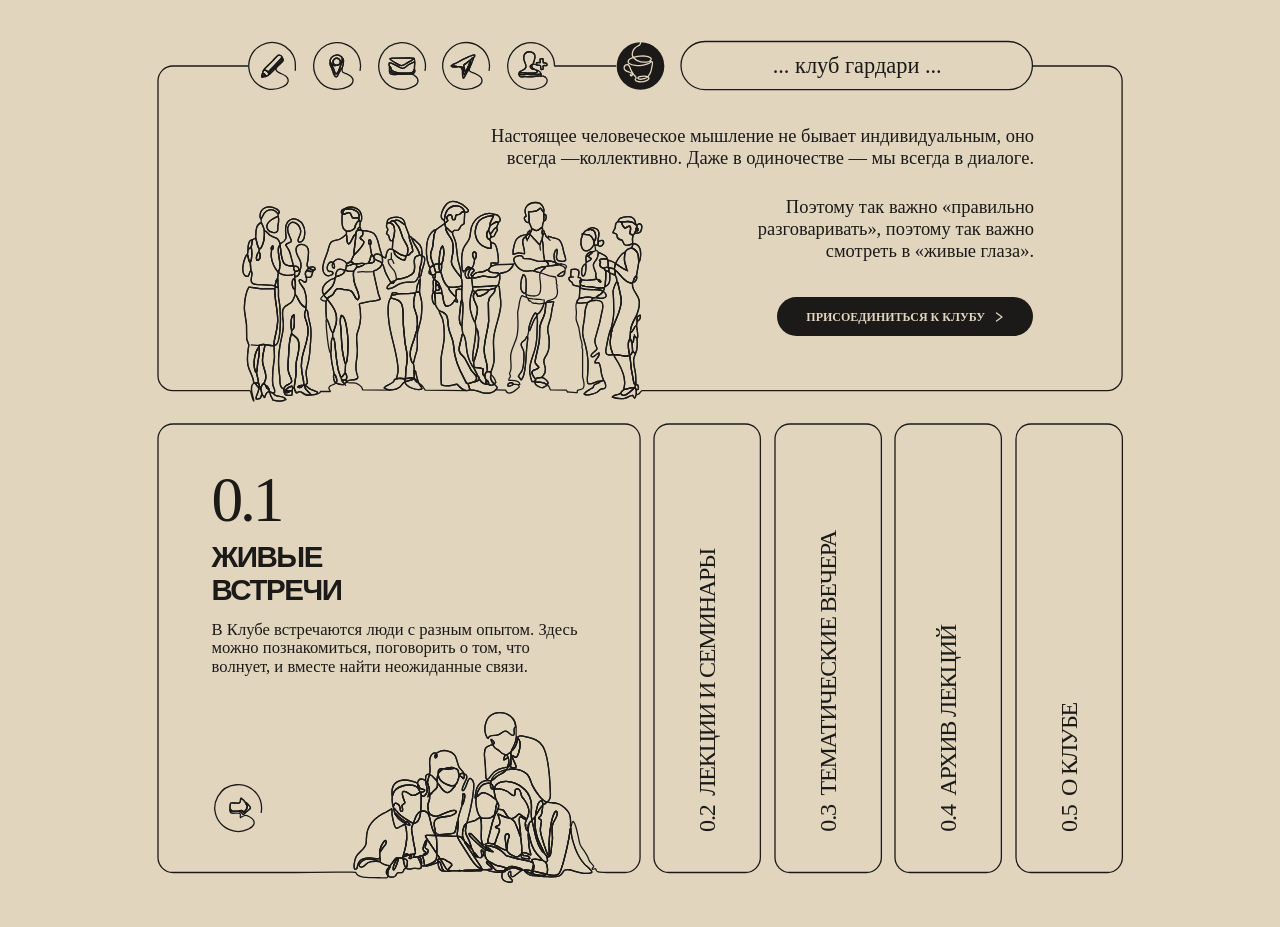
==== commit bdf4cff5: "export: обновляем рабочую версию Клуба на GitHub Pages" ====
--- a/site/index.html
+++ b/site/index.html
@@ -5,11 +5,36 @@
   <meta name="viewport" content="width=device-width, initial-scale=1">
   <meta name="robots" content="noindex,nofollow">
   <title>Клуб Гардари</title>
-  <link rel="stylesheet" href="assets/base.css?v=20261123-frame-joins">
-  <link rel="stylesheet" href="assets/cards.css?v=20261123-frame-joins">
-  <script defer src="assets/shared.js"></script>
-  <script defer src="assets/illustrated-frames.js?v=20261123-frame-joins"></script>
-  <script defer src="assets/cards.js?v=20261123-frame-joins"></script>
+  <meta property="og:type" content="website">
+  <meta property="og:locale" content="ru_RU">
+  <meta property="og:site_name" content="Клуб Гардари">
+  <meta property="og:title" content="Клуб Гардари">
+  <meta property="og:url" content="https://dgardari-ai.github.io/gardari-club-preview/site/">
+  <meta property="og:image" content="https://dgardari-ai.github.io/gardari-club-preview/site/assets/art/club-link-preview.png">
+  <meta property="og:image:type" content="image/png">
+  <meta property="og:image:width" content="1644">
+  <meta property="og:image:height" content="1312">
+  <meta property="og:image:alt" content="Чашка и название «Клуб Гардари» над контурным рисунком беседующих людей">
+  <meta name="twitter:card" content="summary_large_image">
+  <meta name="twitter:image" content="https://dgardari-ai.github.io/gardari-club-preview/site/assets/art/club-link-preview.png">
+  <meta name="twitter:image:alt" content="Чашка и название «Клуб Гардари» над контурным рисунком беседующих людей">
+  <link rel="stylesheet" href="assets/base.css?v=20261124-phone-header-picker">
+  <link rel="stylesheet" href="assets/cards.css?v=20261124-shared-card-layout">
+  <link rel="stylesheet" href="assets/home-entrance.css?v=20261123-phone-review">
+  <script>
+    (() => {
+      const navigation = performance.getEntriesByType('navigation')[0];
+      if (location.hash || navigation?.type === 'back_forward' || document.hidden ||
+          matchMedia('(prefers-reduced-motion: reduce)').matches || !Element.prototype.animate) return;
+      const root = document.documentElement;
+      root.classList.add('home-entrance-pending');
+      setTimeout(() => root.classList.remove('home-entrance-pending'), 2400);
+    })();
+  </script>
+  <script defer src="assets/shared.js?v=20261124-phone-header-picker"></script>
+  <script defer src="assets/illustrated-frames.js?v=20261123-phone-review"></script>
+  <script defer src="assets/cards.js?v=20261124-shared-card-copy"></script>
+  <script defer src="assets/home-entrance.js?v=20261123-phone-review"></script>
 </head>
 <body data-page="home">
   <main class="shell home-page">
@@ -19,22 +44,25 @@
       </svg>
       <svg class="stroke-outline hero-outline--mobile" aria-hidden="true" focusable="false"><path/><rect width="100%" height="100%"/></svg>
       <nav class="hero-nav" aria-label="Меню Клуба">
-        <a class="icon-link" href="events/index.html" aria-label="План мероприятий" title="План мероприятий"><img data-club-art src="assets/art/nav-plan.svg" alt=""></a>
-        <a class="icon-link" href="about/index.html#contacts" aria-label="Адреса и контакты" title="Адреса и контакты"><img data-club-art src="assets/art/nav-location.svg" alt=""></a>
-        <a class="icon-link" href="mailto:club@gardari.art" aria-label="Написать в Клуб" title="Написать в Клуб"><img data-club-art src="assets/art/nav-email.svg" alt=""></a>
-        <a class="icon-link" href="https://t.me/gardariart" aria-label="Телеграм-канал Дениса Гардари" title="Телеграм-канал Дениса Гардари"><img data-club-art src="assets/art/nav-telegram.svg" alt=""></a>
-        <a class="icon-link" href="about/index.html#join" aria-label="Варианты участия" title="Варианты участия"><img data-club-art src="assets/art/nav-join.svg" alt=""></a>
+        <a class="icon-link" href="events/index.html" aria-label="План мероприятий" title="План мероприятий"><svg class="club-line-mark" aria-hidden="true" focusable="false"><use href="assets/club-icons.svg?v=20261123-phone-review#nav-plan"/></svg></a>
+        <a class="icon-link" href="about/index.html#contacts" aria-label="Адреса и контакты" title="Адреса и контакты"><svg class="club-line-mark" aria-hidden="true" focusable="false"><use href="assets/club-icons.svg?v=20261123-phone-review#nav-location"/></svg></a>
+        <a class="icon-link" href="mailto:club@gardari.art" aria-label="Написать в Клуб" title="Написать в Клуб"><svg class="club-line-mark" aria-hidden="true" focusable="false"><use href="assets/club-icons.svg?v=20261123-phone-review#nav-email"/></svg></a>
+        <a class="icon-link" href="https://t.me/gardariart" aria-label="Телеграм-канал Дениса Гардари" title="Телеграм-канал Дениса Гардари"><svg class="club-line-mark" aria-hidden="true" focusable="false"><use href="assets/club-icons.svg?v=20261123-phone-review#nav-telegram"/></svg></a>
+        <a class="icon-link" href="about/index.html#join" aria-label="Варианты участия" title="Варианты участия"><svg class="club-line-mark" aria-hidden="true" focusable="false"><use href="assets/club-icons.svg?v=20261123-phone-review#nav-join"/></svg></a>
       </nav>
       <div class="hero-brand">
-        <img data-club-art class="club-cup" src="assets/art/cup-solid.svg" alt="">
+        <svg class="club-line-mark club-cup" aria-hidden="true" focusable="false"><use href="assets/club-icons.svg?v=20261123-phone-review#cup-solid"/></svg>
         <h1 class="nameplate" id="club-title">... клуб гардари ...<svg class="stroke-outline" aria-hidden="true" focusable="false"><rect width="100%" height="100%"/></svg></h1>
       </div>
       <div class="hero-copy">
-        <p>Настоящее человеческое мышление не бывает индивидуальным, оно<br> всегда —коллективно. Даже в одиночестве — мы всегда в диалоге.</p>
-        <p>Поэтому так важно «правильно<br> разговаривать», поэтому так важно<br> смотреть в «живые глаза».</p>
+        <p>Настоящее человеческое <br class="phone-copy-break">мышление не бывает <br class="phone-copy-break">индивидуальным, <br class="phone-copy-break">оно<br> всегда —коллективно. <br class="phone-copy-break">Даже в одиночестве — мы <br class="phone-copy-break">всегда в диалоге.</p>
+        <p>Поэтому так важно <br class="phone-copy-break">«правильно<br> разговаривать», <br class="phone-copy-break">поэтому так важно<br> смотреть <br class="phone-copy-break">в «живые глаза».</p>
       </div>
       <a class="pill-action join-action" href="about/index.html#join"><span class="pill-label">Присоединиться к клубу<span class="pill-mark" aria-hidden="true"></span></span></a>
-      <img data-club-art class="hero-scene" src="assets/art/hero.svg?v=20261123-frame-joins" alt="">
+      <picture class="hero-drawing">
+        <source media="(max-width: 718px)" srcset="assets/art/hero-mobile.svg">
+        <img data-club-art class="hero-scene" src="assets/art/hero.svg?v=20261123-frame-joins" alt="">
+      </picture>
     </section>
     <section data-deck="home" aria-label="Разделы Клуба"></section>
   </main>
--- a/site/assets/base.css
+++ b/site/assets/base.css
@@ -51,9 +51,11 @@
 }
 .stroke-outline rect { rx: var(--panel-radius) }
 .hero-outline--mobile { display: none }
-.hero.has-joined-frame .hero-scene { visibility: hidden; }
+.hero-drawing { display: contents; }
+@media (min-width: 719px) {
+  .hero:has(.hero-outline--desktop.frame-joined) .hero-scene { visibility: hidden; }
+}
 .hero-outline--mobile.frame-joined rect { visibility: hidden; }
-.hero:has(.hero-scene.is-tracing) .joined-figure { visibility: hidden; }
 
 .hero-nav, .hero-brand {
   position: absolute;
@@ -65,9 +67,11 @@
 }
 .hero-nav { left: 9.34%; gap: 1.72cqw }
 .icon-link { display: block; text-decoration: none; border-radius: 50%; flex-shrink: 0; }
-.icon-link img, .club-cup { width: 5cqw; height: 5cqw }
-.icon-link img { transition: transform .16s ease }
-@media (hover:hover) { .icon-link:hover img { transform: translateY(-2px) } }
+.club-line-mark { display: block; stroke-width: var(--line); overflow: visible; }
+.club-line-mark > use { width: 100%; height: 100%; }
+.icon-link .club-line-mark, .club-cup { width: 5cqw; height: 5cqw }
+.icon-link .club-line-mark { transition: transform .16s ease }
+@media (hover:hover) { .icon-link:hover .club-line-mark { transform: translateY(-2px) } }
 .hero-brand { left: 47.5%; right: 9.25%; gap: 1.72cqw; background: transparent }
 .hero-brand .club-cup { background: var(--paper); border-radius: 50%; width: 5.08cqw; height: 5.08cqw }
 .nameplate {
@@ -94,7 +98,8 @@
   font-size: 1.917cqw;
   line-height: 1.2;
 }
-.hero-copy p + p { margin-top: 2.758cqw }
+.hero-copy p + p { margin-block-start: var(--phone-paragraph-gap, 2.758cqw) }
+.phone-copy-break, .phone-event-break { display: none; }
 .hero-scene {
   pointer-events: none;
   position: absolute; z-index: 1;
@@ -119,9 +124,8 @@
   /* The midpoint follows the actual cap height above the label's baseline. */
   vertical-align: -.14em;
   vertical-align: calc((1cap - 1em) / 2);
-  background: currentColor;
-  mask: url("art/pill-chevron.svg") center / contain no-repeat;
-}
+}
+.pill-mark .club-line-mark { width: 100%; height: 100%; }
 .pill-action:focus-visible { outline-color: var(--ink) }
 .pill-action:disabled { opacity: .6; cursor: default }
 .join-action { display: flex; --pill-gap: .72em }
@@ -129,35 +133,175 @@
 .shell > [data-deck] { margin-top: var(--deck-spacing) }
 [data-inner-header] { display: flex; gap: 1.68cqw; align-items: center; }
 .inner-nav { display: flex; align-items: center; gap: 1.71cqw }
+.phone-nav { display: none }
+@media (prefers-reduced-motion: no-preference) {
+  .inner-entrance-pending .inner-page { opacity: 0; }
+}
 @media (max-width: 718px) {
-  .shell { --field-width: calc(100% - 28px); --nameplate-height: 40px; --deck-spacing: 21px; --panel-radius: 18px; --line: .7px }
-  .home-page { padding-top: 36px }
-  .inner-page { padding-top: 24px }
+  .shell {
+    /* Affinity: phone edge → 4% field inset → 10.6% inner axis. */
+    --field-width: min(515.2px, calc(92% - env(safe-area-inset-left) - env(safe-area-inset-right)));
+    --phone-axis: 10.6cqw;
+    --phone-action-width: calc(100% - 2 * var(--phone-axis));
+    /* At 390 px: paragraphs 12, heading to content 16, sections 24, groups 36. */
+    --phone-paragraph-gap: clamp(10px, 3.08vw, 16px);
+    --phone-heading-gap: calc(var(--phone-paragraph-gap) * 4 / 3);
+    --phone-section-gap: calc(2 * var(--phone-paragraph-gap));
+    --phone-group-gap: calc(3 * var(--phone-paragraph-gap));
+    --phone-icon: 15.6cqw;
+    --phone-title-height: 12.6cqw;
+    --phone-hero-overhang: 2.89cqw;
+    --phone-join-gap: calc(var(--phone-hero-overhang) + var(--phone-section-gap));
+    --phone-join-height: 12.1cqw;
+    --phone-copy-size: clamp(16px, 4.9cqw, 23px);
+    --nameplate-height: var(--phone-title-height);
+    --deck-spacing: var(--phone-group-gap);
+    --panel-radius: 4.35cqw;
+    --line: max(.7px, calc(100cqw * 3.8888889 / 1303));
+    --phone-menu-top: max(var(--phone-heading-gap), env(safe-area-inset-top));
+    padding-block-start: var(--phone-menu-top);
+    padding-block-end: max(var(--phone-group-gap), env(safe-area-inset-bottom));
+  }
+  .phone-nav {
+    display: flex;
+    justify-content: space-between;
+    align-items: center;
+    gap: 0;
+  }
+  .phone-nav .icon-link { width: var(--phone-icon); height: var(--phone-icon); }
+  .phone-nav .club-line-mark { width: 100%; height: 100%; }
+  .hero-nav, .hero-brand .club-cup, .inner-nav, [data-inner-header] > .club-cup { display: none; }
   .hero {
-    display: flex; align-items: flex-end; flex-direction: column;
+    --phone-art-start: 7.154cqw;
+    --phone-art-width: 85.825cqw;
+    display: flex;
+    flex-direction: column;
+    align-items: stretch;
     aspect-ratio: auto;
-    margin-top: 22px; padding: 35px 18px 0;
-  }
-  .hero-nav {
-    position: static; order: 1; transform: none; align-self: flex-start;
-    width: max-content; gap: clamp(10px,3.25vw,20px); background: transparent;
-  }
-  .icon-link img, .club-cup, .hero-brand .club-cup { width: 40px; height: 40px }
-  .hero-brand { left: 5%; right: 5%; gap: 10px }
-  .nameplate { font-size: clamp(17px, 4.5vw, 24px) }
-  .hero-copy { position: static; order: 2; font-size: clamp(17px, 3vw, 20px); line-height: 1.23; margin-top: 24px; max-width: 95%; }
-  .hero-copy br { display: none }
-  .hero-copy p + p { margin-top: .75em }
-  .pill-action { width: min(100%, 290px); --pill-height: 40px; --pill-size: 13px }
-  .join-action { --pill-gap: .92em }
-  .hero .join-action { position: static; order: 3; margin-top: 21px }
-  .hero-outline--desktop { display: none }
-  .hero-outline--mobile { display: block }
-  .hero-scene { position: relative; order: 4; align-self: flex-start; width: 92%; left: 0; bottom: auto; margin-top: 18px; margin-bottom: -2.3% }
-  .hero:not(.has-joined-frame)::after { position: absolute; content: ""; bottom: calc(0px - var(--line)); height: calc(2 * var(--line)); background: var(--paper); left: 18px; width: calc((100% - 36px) * .92); pointer-events: none }
-  [data-inner-header] { display: grid; grid-template-columns: 1fr auto; gap: 14px 9px }
-  .inner-nav { gap: clamp(9px, 3.5vw, 21px) }
-  [data-inner-header] .nameplate { grid-column: 1/-1; grid-row: 2; font-size: clamp(15px,4.15vw,21px) }
-  [data-inner-header] .club-cup { grid-row: 1; grid-column: 2 }
-}
-@media (prefers-reduced-motion: reduce) { .icon-link img { transition: none } }
+    margin-block-start: calc(var(--nameplate-height) / 2 + var(--phone-section-gap));
+    padding: calc(var(--nameplate-height) / 2 + var(--phone-group-gap)) var(--phone-axis) 0;
+  }
+  .hero-brand {
+    left: var(--phone-axis);
+    right: var(--phone-axis);
+    z-index: 2;
+  }
+  .nameplate { font-size: clamp(16px, 4.85cqw, 25px); }
+  .hero-brand .nameplate {
+    color: var(--paper);
+    background: var(--ink);
+    font-weight: 600;
+  }
+  .nameplate .stroke-outline { display: none; }
+  .hero-copy {
+    position: static;
+    text-align: left;
+    font-size: var(--phone-copy-size);
+    line-height: 1.25;
+  }
+  .hero-copy br { display: none; }
+  .hero-copy .phone-copy-break { display: inline; }
+  .pill-action { width: min(100%, 290px); --pill-height: 40px; --pill-size: 13px; }
+  .pill-label { white-space: normal; }
+  .join-action { --pill-gap: .92em; }
+  :is(.hero .join-action, .phone-home-card-link) {
+    width: var(--phone-action-width);
+    --pill-height: var(--phone-join-height);
+    --pill-size: clamp(11px, 3.04cqw, 15px);
+    --pill-gap: .92em;
+  }
+  .hero .join-action {
+    top: calc(100% + var(--phone-join-gap));
+    left: var(--phone-axis);
+    right: auto;
+  }
+  .phone-home-card-link {
+    display: flex;
+    margin-inline: auto;
+  }
+  .hero-outline--desktop { display: none; }
+  .hero-outline--mobile { display: block; }
+  .hero-scene {
+    position: relative;
+    width: var(--phone-art-width);
+    max-width: none;
+    height: auto;
+    aspect-ratio: 1118.296 / 674.612;
+    align-self: flex-start;
+    margin-inline-start: calc(var(--phone-art-start) - var(--phone-axis));
+    left: 0;
+    bottom: auto;
+    margin-block-start: var(--phone-section-gap);
+    margin-block-end: calc(0px - var(--phone-hero-overhang));
+  }
+  .hero:has(.hero-outline--mobile.frame-joined) .hero-scene { visibility: hidden; }
+  .hero:not(:has(.hero-outline--mobile.frame-joined))::after {
+    position: absolute;
+    content: '';
+    bottom: calc(0px - var(--line));
+    height: calc(2 * var(--line));
+    background: var(--paper);
+    inset-inline-start: var(--phone-art-start);
+    width: var(--phone-art-width);
+    pointer-events: none;
+  }
+  .home-page > [data-deck] {
+    margin-block-start: calc(var(--phone-join-gap) + var(--phone-join-height) + var(--phone-group-gap));
+  }
+  [data-inner-header] {
+    display: grid;
+    padding-block-start: calc(var(--phone-icon) + var(--phone-section-gap));
+  }
+  [data-inner-header] .phone-nav {
+    position: fixed;
+    inset-block-start: var(--phone-menu-top);
+    inset-inline: 0;
+    width: var(--field-width);
+    margin-inline: auto;
+    z-index: 10;
+  }
+  [data-inner-header] .phone-nav::before {
+    content: '';
+    position: fixed;
+    inset: 0 0 auto;
+    block-size: calc(var(--phone-menu-top) + var(--phone-icon) + var(--phone-paragraph-gap));
+    background: var(--paper);
+    pointer-events: none;
+    z-index: -1;
+  }
+  .inner-page :is(.phone-deck-anchors > span, .club-space, .event-row, a, button, summary) {
+    scroll-margin-block-start: calc(var(--phone-menu-top) + var(--phone-icon) + var(--phone-section-gap));
+  }
+  [data-inner-header] .nameplate {
+    min-height: 0;
+    background: none;
+    border-radius: 0;
+    padding: 0;
+    margin-inline: auto;
+    text-transform: uppercase;
+    text-wrap: balance;
+    font: 900 clamp(20px, 6.15cqw, 32px)/1.12 var(--sans);
+    letter-spacing: -.04em;
+  }
+  [data-inner-header] .nameplate strong { font-weight: inherit; }
+  [data-inner-header] .nameplate-prefix { display: none; }
+  [data-page="about"] [data-inner-header] { padding-block-start: var(--phone-icon); }
+  [data-page="about"] [data-inner-header] .nameplate {
+    position: absolute;
+    inline-size: 1px;
+    block-size: 1px;
+    overflow: hidden;
+    clip-path: inset(50%);
+    white-space: nowrap;
+  }
+  .phone-event-break { display: inline; }
+  :is([data-page="events"], [data-page="archive"]):not([data-event]) [data-inner-header] .nameplate strong {
+    display: block;
+    width: min-content;
+  }
+  [data-event] [data-inner-header] .nameplate {
+    font-size: clamp(15.5px, 5.05cqw, 28px);
+    text-wrap: wrap;
+  }
+}
+@media (prefers-reduced-motion: reduce) { .icon-link .club-line-mark { transition: none } }
--- a/site/assets/cards.css
+++ b/site/assets/cards.css
@@ -133,7 +133,15 @@
   letter-spacing: 0;
   white-space: nowrap;
 }
-.deck-intro p + p { margin-top: .45em; }
+[data-deck="home"] > .club-deck .deck-intro {
+  right: var(--copy-left);
+  overflow: hidden;
+  white-space: normal;
+}
+[data-deck="home"] > .club-deck .deck-intro p {
+  width: calc(var(--open-width) - 2 * var(--copy-left));
+}
+.deck-intro p + p { margin-block-start: var(--phone-paragraph-gap, .45em); }
 [data-card="about"] .deck-intro { top: 17.25cqw; }
 [data-deck="about"] > .club-deck { --copy-left: 5.86cqw; }
 [data-deck="about"] .deck-title { top: 11.74cqw; }
@@ -160,15 +168,15 @@
   font: 400 1.723cqw/1.124 var(--serif);
 }
 .deck-detail h3 {
-  margin-block-end: 1.22cqw;
+  margin-block-end: var(--phone-heading-gap, 1.22cqw);
   font: 900 2.488cqw/1.11 var(--sans);
   letter-spacing: -.05em;
 }
-.deck-detail p + p { margin-top: 1.42cqw; }
-.deck-detail p + h3 { margin-top: 2.32cqw; }
+.deck-detail p + p { margin-block-start: var(--phone-paragraph-gap, 1.42cqw); }
+.deck-detail p + h3 { margin-block-start: var(--phone-section-gap, 2.32cqw); }
 .deck-detail .join-action { margin-top: 2.68cqw; }
-.club-space { margin-top: 3.15cqw; scroll-margin-block-start: 24px; }
-.club-space h3 { margin-block-end: 2.65cqw; }
+.club-space { margin-block-start: var(--phone-section-gap, 3.15cqw); scroll-margin-block-start: 24px; }
+.club-space h3 { margin-block-end: var(--phone-heading-gap, 2.65cqw); }
 .space-track {
   margin-inline-start: calc(0px - var(--detail-start));
   margin-inline-end: calc(0px - var(--detail-end));
@@ -184,12 +192,12 @@
 .space-photo .stroke-outline { z-index: 1; }
 .space-tones { position: absolute; }
 .contact-section h3 { text-transform: uppercase; }
-.contact-section + .contact-section { margin-top: 4.35cqw; }
-.contact-map { margin-top: 2.68cqw; }
+.contact-section + .contact-section { margin-block-start: var(--phone-section-gap, 4.35cqw); }
+.contact-map { margin-block-start: var(--phone-section-gap, 2.68cqw); }
 .club-resources { margin: 0; }
 .club-resources dt, .contact-section strong { font-weight: 600; }
-.club-resources dd { margin: 1.35cqw 0 0; }
-.club-resources > div + div { margin-top: 2.6cqw; }
+.club-resources dd { margin: var(--phone-heading-gap, 1.35cqw) 0 0; }
+.club-resources > div + div { margin-block-start: var(--phone-section-gap, 2.6cqw); }
 .deck-detail:has(.denis-bio) { margin: 1.51cqw 0 0; }
 .denis-bio {
   display: grid;
@@ -214,61 +222,153 @@
 .denis-copy { width: 64.2cqw; padding-top: 7.95cqw; }
 
 @media (max-width: 718px) {
-  .club-deck {
-    --gap: 8px;
-    --open-width: calc(100cqw - 56px);
-    --card-height: max(390px, calc(var(--open-width) * .931));
-    --copy-left: clamp(18px, 5cqw, 35px);
-    --arrow-left: var(--copy-left);
-    --arrow-bottom: 27px;
-    --arrow-size: 44px;
+  [data-deck] { --phone-card-overhang: 5.5cqw; }
+  /* Keep the carousel at the same position when the About text changes length. */
+  [data-deck="about"] .phone-deck-content { min-block-size: calc(100svh - var(--phone-group-gap)); }
+  .phone-deck-picker {
+    display: flex;
+    width: var(--phone-action-width);
+    justify-content: space-between;
+    gap: 0;
+    margin-inline: auto;
+    margin-block-end: var(--phone-section-gap);
+  }
+  .phone-deck-picker button {
+    width: 15.6%;
+    aspect-ratio: 1;
+    flex: none;
+    position: relative;
+    border: 0;
+    border-radius: 50%;
+    padding: 0;
+    background: none;
+    font: 400 clamp(14px, 4.61cqw, 22px)/1 var(--serif);
+    font-variant-numeric: lining-nums tabular-nums;
+    letter-spacing: -.05em;
+  }
+  .phone-deck-picker button[aria-pressed="true"] { background: var(--ink); color: var(--paper); }
+  .phone-deck-picker button:focus-visible { outline-color: var(--ink); }
+
+  .phone-deck-anchors { position: relative; }
+  .phone-deck-anchors > span {
+    position: absolute;
+    inset-block-start: 0;
+    inset-inline-start: 0;
+    width: 1px;
+    height: 1px;
+    scroll-margin-block-start: 24px;
+  }
+
+  .phone-card-track, .space-track {
     overflow-x: auto;
+    overflow-y: hidden;
     overscroll-behavior-inline: contain;
-    padding: 2px var(--line) 12px;
-    scrollbar-width: thin;
-    scrollbar-color: var(--ink) transparent;
-  }
-  [data-deck="about"] > .club-deck { --copy-left: clamp(18px, 5cqw, 35px); }
-  .deck-card, .deck-card.is-open { flex: none; width: 46px; transition: none; }
-  .deck-card.is-open { width: var(--open-width); }
-  .deck-intro br { display: none; }
-  .deck-select span { font-size: clamp(15px, 3.35cqw, 19px); }
-  .deck-number { top: 18px; font-size: clamp(48px, 10.8cqw, 68px); }
-  .deck-title, [data-deck="about"] .deck-title {
-    top: clamp(80px, 16.5cqw, 102px);
-    font-size: clamp(22px, 5.35cqw, 32px);
-    line-height: 1.02;
-  }
-  .deck-intro, [data-deck="about"] .deck-intro, [data-card="about"] .deck-intro {
-    top: clamp(138px, 29cqw, 178px);
-    right: var(--copy-left);
-    font-size: clamp(14px, 3.4cqw, 17px);
-    line-height: 1.18;
+    scroll-snap-type: inline mandatory;
+    scrollbar-width: none;
+  }
+  .phone-card-track {
+    --card-inset: var(--phone-axis);
+    --arrow-size: var(--phone-icon);
+    gap: max(4px, calc(4 * var(--line)));
+    margin-inline: calc(0px - var(--line));
+    padding: var(--line) var(--line) var(--phone-card-overhang);
+    scroll-padding-inline: var(--line);
+  }
+  .phone-deck-card.is-open {
+    flex: 0 0 100%;
+    height: 77.7cqw;
+    scroll-snap-align: start;
+    scroll-snap-stop: always;
+    transition: none;
+  }
+  .phone-deck-card[data-card="meetings"] { --art-left: 15%; --art-width: 81%; }
+  .phone-deck-card[data-card="lectures"] { --art-left: 18%; --art-width: 77%; }
+  .phone-deck-card[data-card="evenings"] { --art-left: 22%; --art-width: 72%; }
+  .phone-deck-card[data-card="archive"] { --art-left: 13%; --art-width: 82%; }
+  .phone-deck-card[data-card="about"] { --art-left: 25%; --art-width: 68%; }
+  .phone-deck-card[data-card="idea"] { --art-left: 12.575%; --art-width: 83.415%; --baseline-drop: 6.14%; }
+  .phone-deck-card[data-card="join"] { --art-left: 27%; --art-width: 68%; }
+  .phone-deck-card[data-card="contacts"] { --art-left: 16%; --art-width: 79%; }
+  .phone-deck-card[data-card="events"] { --art-left: 24%; --art-width: 70%; }
+  .phone-deck-card[data-card="denis"] { --art-left: 46%; --art-width: 45%; }
+  .phone-card-caption {
+    position: absolute;
+    inset-block-start: var(--card-inset);
+    inset-inline-start: var(--card-inset);
+    width: calc(100% - 2 * var(--card-inset) - var(--arrow-size) - 2cqw);
+    pointer-events: none;
+  }
+  .phone-card-caption .deck-number, .phone-card-caption .deck-title { position: static; }
+  .phone-card-caption .deck-number {
+    display: block;
+    font-size: 12.65cqw;
+    line-height: .8;
+  }
+  .phone-card-caption .deck-title {
+    margin-block-start: 1.8cqw;
+    font-size: clamp(16px, 6.12cqw, 31px);
+    line-height: 1.03;
+    white-space: pre-line;
+    overflow-wrap: anywhere;
+  }
+  .phone-deck-card .deck-action {
+    inset: var(--card-inset) var(--card-inset) auto auto;
+    width: var(--arrow-size);
+    height: var(--arrow-size);
+    border-radius: 50%;
+  }
+  .phone-deck-card .deck-action-icon { inset: 0; }
+
+  .phone-deck-detail, .phone-deck-detail:has(.denis-bio) {
+    --detail-start: 0px;
+    --detail-end: 0px;
+    margin: calc(var(--phone-group-gap) - var(--phone-card-overhang)) 0 0;
+    scroll-margin-block-start: 16px;
+    overflow-anchor: none;
+    font: 400 clamp(15px, 4.25cqw, 21px)/1.2 var(--serif);
+  }
+  /* Keep the page position when cycling through descriptions of different lengths. */
+  [data-deck="home"] .phone-deck-detail {
+    min-block-size: calc(5lh + var(--phone-section-gap) + var(--phone-join-height));
+  }
+  .phone-deck-detail br { display: none; }
+  .phone-deck-detail h3 {
+    padding-inline: var(--phone-axis);
+    font-size: clamp(14px, 4.47cqw, 22px);
+    line-height: 1.08;
+  }
+  .phone-deck-detail[data-section="idea"] > .join-action { display: none; }
+  .phone-deck-detail .deck-intro {
+    position: static;
+    margin: 0;
+    font: inherit;
     white-space: normal;
-    text-wrap: pretty;
-  }
-  [data-deck="about"] .deck-card:is([data-card="idea"], [data-card="join"]) { height: max(var(--card-height), 445px); }
-  [data-deck="about"] > .club-deck { --card-height: max(445px, calc(var(--open-width) * .931)); }
-  [data-card="idea"] .deck-artwork { --art-width: 53%; --art-left: 41%; }
-  .deck-card:focus-within { outline-offset: -3px; }
-  .deck-select:focus-visible, .deck-action:focus-visible { outline-offset: -3px; }
-  .deck-detail { --detail-start: 6cqw; --detail-end: 6cqw; margin: 20px var(--detail-end) 0 var(--detail-start); font-size: 16px; line-height: 1.32; }
-  .deck-detail br { display: none; }
-  .deck-detail h3 { font-size: 22px; margin-block-end: 12px; }
-  .deck-detail p + p { margin-top: 12px; }
-  .deck-detail p + h3 { margin-top: 20px; }
-  .deck-detail .join-action { margin-top: 20px; }
-  .club-space { margin-top: 26px; }
-  .club-space h3 { margin-block-end: 18px; }
-  .space-track { --card-height: calc(var(--open-width) * .931); }
+  }
+  .phone-deck-detail > .deck-intro + a:not(.pill-action) { display: inline-block; }
+  .phone-deck-detail > .deck-intro + :is(a, .phone-detail-links) { margin-block-start: var(--phone-section-gap); }
+  .phone-detail-links {
+    display: flex;
+    flex-wrap: wrap;
+    gap: var(--phone-paragraph-gap) 1.3em;
+  }
+  .space-track {
+    --photo-size: 86.1cqw;
+    gap: 2.55cqw;
+    margin-inline: calc(0px - var(--line)) 0;
+    padding: var(--line) calc(100% - var(--photo-size)) var(--line) var(--line);
+    scroll-padding-inline-start: var(--line);
+  }
+  .space-photo, .space-photo.is-open {
+    flex: 0 0 var(--photo-size);
+    height: var(--photo-size);
+    scroll-snap-align: start;
+    scroll-snap-stop: always;
+    transition: none;
+  }
   .space-photo:focus-visible { outline-offset: -4px; }
-  .contact-section + .contact-section { margin-top: 30px; }
-  .contact-map { margin-top: 20px; }
-  .club-resources dd { margin-top: 12px; }
-  .club-resources > div + div { margin-top: 22px; }
-  .deck-detail:has(.denis-bio) { margin: 20px 6cqw 0; }
-  .denis-bio { grid-template-columns: 1fr; }
+  .denis-bio { grid-template-columns: 1fr; gap: var(--phone-section-gap); }
   .denis-portrait { width: min(100%, 320px); margin: 0 auto; }
+  .denis-portrait img { border-radius: var(--panel-radius); }
   .denis-copy { width: auto; padding: 0; }
 }
 @media (prefers-reduced-motion: reduce) {
--- a/site/assets/home-entrance.css
+++ b/site/assets/home-entrance.css
@@ -0,0 +1,7 @@
+@media (min-width: 719px) { .hero-scene { aspect-ratio: 1350.353 / 605.419; } }
+
+@media (prefers-reduced-motion: no-preference) {
+  .home-entrance-pending :is(.hero-scene, .hero-nav, .phone-nav, .hero-brand, .hero-copy, .hero .join-action,
+    .hero-outline--desktop, .hero-outline--mobile, [data-deck="home"]),
+  .home-deck-pending { opacity: 0; }
+}
